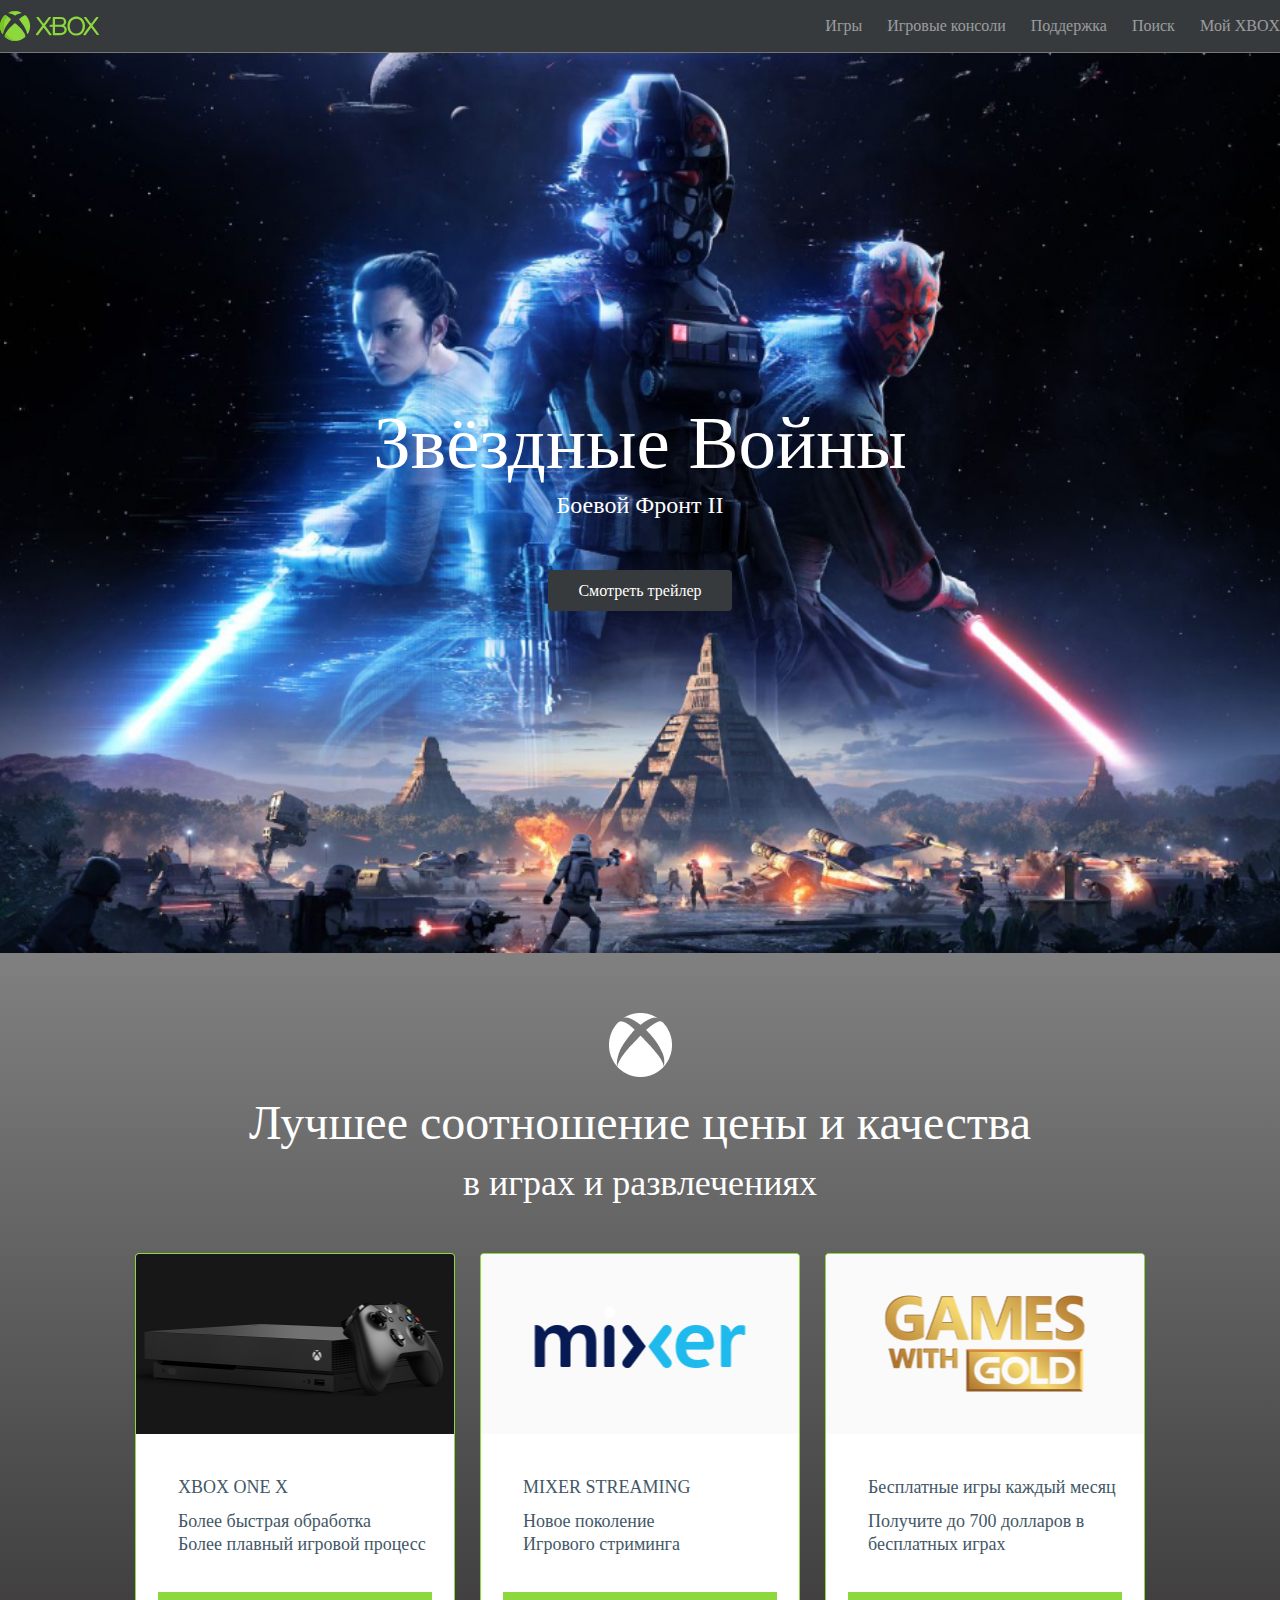
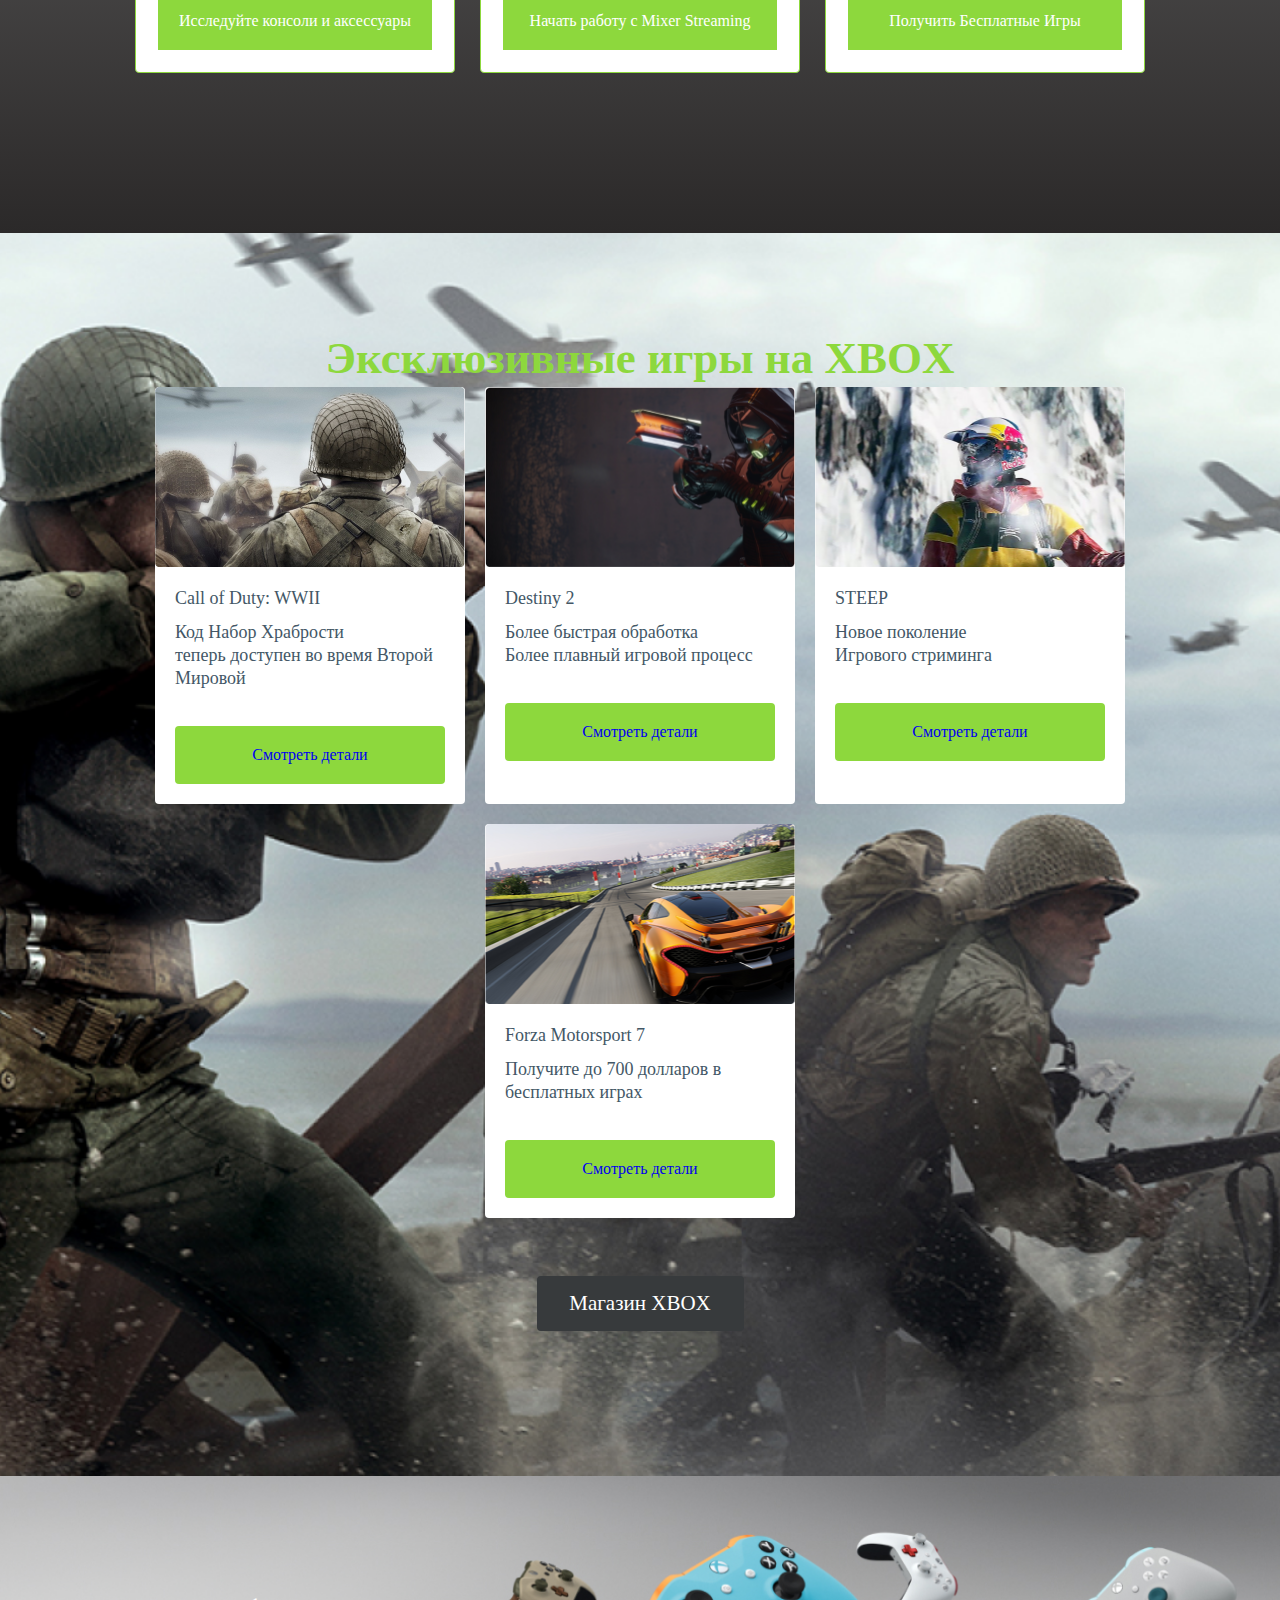
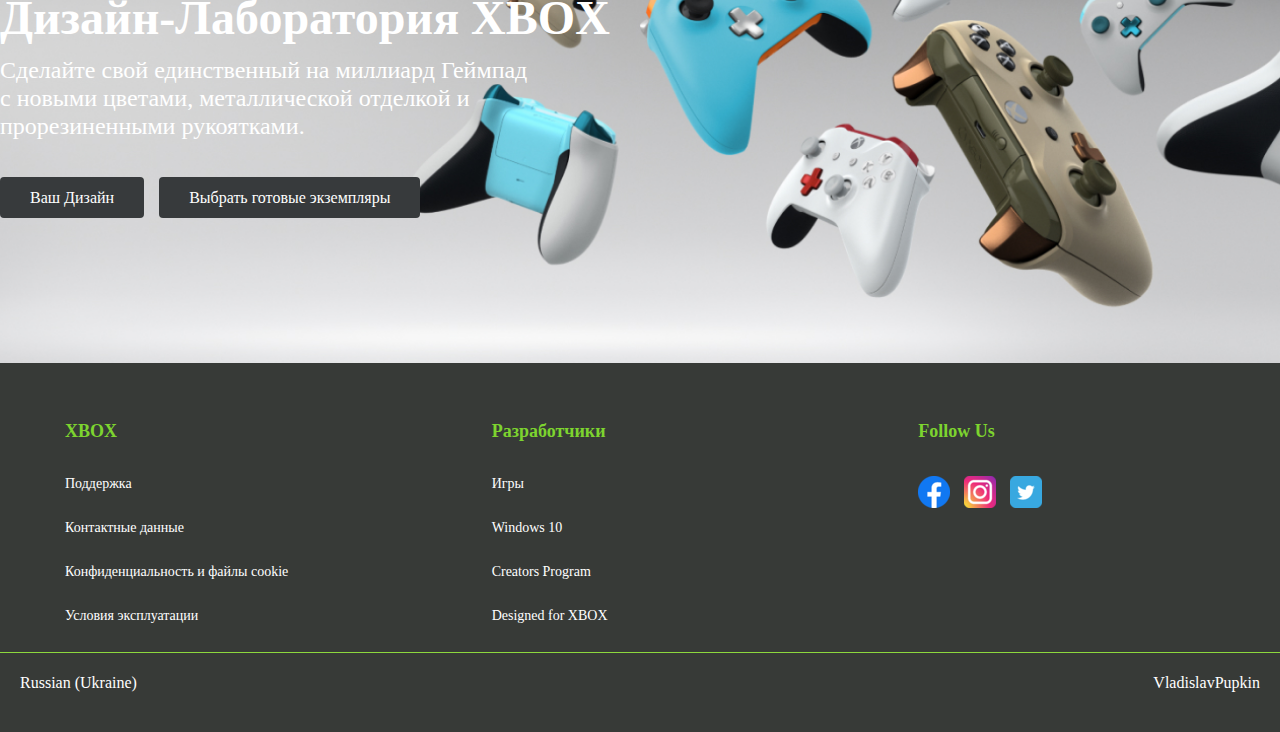
==== index.html @ d62885b1 "first commit" ====
<!DOCTYPE html>
<html lang="en">

<head>
	<meta charset="UTF-8">
	<meta http-equiv="X-UA-Compatible" content="IE=edge">
	<meta name="viewport" content="width=device-width, initial-scale=1.0">
	<title>Звёздные войны</title>
	<link rel="shortcut icon" href="images/Xbox_23503.png" type="image/x-icon">
	<link rel="stylesheet" href="css/style.css">
</head>

<body>
	<header class="header">
		<div class="container container-header">
			<img class="xbox-logo" src="images/xbox.svg" alt="Logo">
			<div class="menu-icon"></div>
			<nav class="menu">
				<a class="menu-link" href="index.html"> Игры </a>
				<a class="menu-link" href="duty.html"> Игровые консоли </a>
				<a class="menu-link" href="https://support.xbox.com/ru-RU/"> Поддержка</a>
				<a class="menu-link" href="#"> Поиск </a>
				<a class="menu-link"
					href="https://login.live.com/login.srf?wa=wsignin1.0&rpsnv=13&rver=7.3.6963.0&wp=MBI_SSL&wreply=https:%2f%2faccount.xbox.com%2fru-RU%2fProfile%3fxr%3dshellnav%26csrf%3dmMGhfSKg7mQA1vC3X8hVSTYTUFLYNzi2rXSpqePFH6a2h45gqbQDueI-yqaMvDWbUNeAbJLx93eN8WTJ8CMMDf9gZnI1&lc=1049&id=292543&nopa=2&aadredir=1">
					Mой XBOX </a>
			</nav>
		</div>
	</header>
	<main>
		<section class="home">
			<div class="container home-container">
				<h1 class="hometittle">Звёздные Войны</h1>
				<p class="hometext">Боевой Фронт II</p>
				<a class="link" href="https://www.youtube.com/watch?v=_q51LZ2HpbE" target="_blank">Смотреть трейлер</a>
			</div>
		</section>

		<section class="games">
			<div class="container">
				<img class="games-logo" src="images/Shape.png" alt="logo">
				<h2 class="games-title">
					Лучшее соотношение цены и качества
					<span class="games-subtitle">в играх и развлечениях</span>
				</h2>
				<div class="games-content">
					<div class="games-card">
						<div class="card-image card-image-1">
						</div>
						<div class="card-body">
							<h3 class="card-tittle">XBOX ONE X</h3>
							<p class="card-text">Более быстрая обработка<br>
								Более плавный игровой процесс</p>
							<a class="card-button" href="https://www.xbox.com/ru-RU/consoles/xbox-one-x" target="_blank">Исследуйте
								консоли и аксессуары</a>
						</div>

					</div>

					<div class="games-card">
						<div class="card-image card-image-2">
						</div>
						<div class="card-body">
							<h3 class="card-tittle">MIXER STREAMING</h3>
							<p class="card-text">Новое поколение<br>
								Игрового стриминга
							</p>
							<a class="card-button" href="http://mixer.com/" target="_blank">Начать работу с Mixer Streaming </a>
						</div>

					</div>

					<div class="games-card">
						<div class="card-image card-image-3">
						</div>
						<div class="card-body">
							<h3 class="card-tittle">Бесплатные игры каждый месяц</h3>
							<p class="card-text">Получите до 700 долларов в<br>
								бесплатных играх</p>
							<a class="card-button" href="https://www.xbox.com/ru-ru/live/gold?xr=shellnav" target="_blank">Получить
								Бесплатные Игры</a>
						</div>

					</div>
				</div>
			</div>
			</div>
		</section>
		<section class="exclusive">
			<div class="xbox-heading">
				<h2 class="xbox-tittle">
					Эксклюзивные игры на XBOX
				</h2>
			</div>
			<div class="xbox-content">
				<div class="xbox-card">
					<div class="card-image exclusive-image-1"></div>
					<h3 class="card-tittle">Call of Duty: WWII</h3>
					<p class="card-text">Код Набор Храбрости
						<br>
						теперь доступен во время Второй Мировой
					</p>
					<a class="card-link" href="https://www.xbox.com/en-US/games/store/call-of-duty-wwii/BV0NSD4NN4V4"
						target="_blank">Смотреть детали</a>
				</div>

				<div class="xbox-card">
					<div class="card-image exclusive-image-2"></div>
					<h3 class="card-tittle">Destiny 2</h3>
					<p class="card-text">Более быстрая обработка<br>
						Более плавный игровой процесс
					</p>
					<a class="card-link" href="https://www.xbox.com/en-US/games/store/destiny-2/BPQ955FQFPH6"
						target="_blank">Смотреть детали</a>
				</div>

				<div class="xbox-card">
					<div class="card-image exclusive-image-3"></div>
					<h3 class="card-tittle">STEEP</h3>
					<p class="card-text">Новое поколение <br>
						Игрового стриминга
					</p>
					<a class="card-link" href="https://www.xbox.com/en-US/games/store/steep/C350VBGGCL6P" target="_blank">Смотреть
						детали</a>
				</div>

				<div class="xbox-card">
					<div class="card-image exclusive-image-4"></div>
					<h3 class="card-tittle">Forza Motorsport 7</h3>
					<p class="card-text"> Получите до 700 долларов в<br>
						бесплатных играх
					</p>
					<a class="card-link"
						href="https://www.xbox.com/en-US/games/store/forza-motorsport-7-standard-edition/9N3NK5WW05HT"
						target="_blank">Смотреть детали</a>
				</div>
			</div>
			<a class="exclusive-link" href="https://www.xbox.com/ru-RU/microsoft-store" target="_blank">Магазин XBOX</a>

		</section>


		<section class="pads">

			<div class="container">
				<div class="pads-content">
					<h2 class="pads-tittle">Дизайн-Лаборатория XBOX</h2>
					<p class="pads-text">Сделайте свой единственный на миллиард Геймпад с новыми цветами, металлической отделкой и
						прорезиненными рукоятками.</p>

					<div class="pads-block">
						<a class="pads-button"
							href="https://xboxdesignlab.xbox.com/en-us/configure/xbox-wireless-controller-redfall-limited-edition"
							target="_blank">Ваш Дизайн</a>
						<a class="pads-button" href="https://www.xbox.com/ru-RU/consoles?xr=shellnav" target="_blank">Выбрать
							готовые экземпляры</a>
					</div>
				</div>
		</section>
	</main>


	<footer class="footer">

		<div class="container">

			<div class="footer-content">

				<div class="footer-block">
					<h4 class="footer-title">XBOX</h4>
					<a class="footer-link" href="https://support.xbox.com/ru-RU/" target="_blank">Поддержка</a>
					<a class="footer-link" href="#" target="_blank">Контактные данные</a>
					<a class="footer-link" href="#" target="_blank">Конфиденциальность и файлы cookie</a>
					<a class="footer-link" href="#" target="_blank">Условия эксплуатации</a>
				</div>

				<div class="footer-block">
					<h4 class="footer-title">Разработчики</h4>
					<a class="footer-link" href="https://www.xbox.com/ru-RU/publish?xr=shellnav" target="_blank">Игры</a>
					<a class="footer-link" href="https://developer.microsoft.com/en-us/windows/?xr=shellnav"
						target="_blank">Windows 10</a>
					<a class="footer-link" href="#" target="_blank">Creators Program</a>
					<a class="footer-link" href="#" target="_blank">Designed for XBOX</a>
				</div>

				<div class="footer-block">
					<h4 class="footer-title">Follow Us</h4>
					<a class="footer-social" href="https://www.facebook.com/xbox"> <img src="images/facebook_logo_icon_147291.png"
							alt=""></a>
					<a class="footer-social" href="https://clipchamp.com/watch/BcEK42K59ly"> <img
							src="images/iconfinder-social-media-applications-3instagram-4102579_113804.png" alt=""></a>
					<a class="footer-social"
						href="https://twitter.com/Xbox?ref_src=twsrc%5Egoogle%7Ctwcamp%5Eserp%7Ctwgr%5Eauthor"> <img
							src="images/1491579583-yumminkysocialmedia02_83111 (1).png" alt=""></a>

				</div>

			</div>

			<div class="footer-button">
				<p class="footer-text">Russian (Ukraine)</p>
				<p class="footer-text">VladislavPupkin </p>
			</div>

		</div>

		</div>

		</div>
	</footer>

	<script src="js/script.js"></script>
</body>

</html>
---- css/style.css ----
* {
	margin: 0;
	padding: 0;
	box-sizing: border-box;
}

.header {
	background: #373a3c;
	padding: 11px 0;
	border-bottom: 1px solid #777777;
}
.container-header {
	display: flex;
	align-items: center;
}
.menu {
	flex: 1 1 auto;
	display: flex;
	justify-content: flex-end;
}
.menu-link {
	font-size: 16px;
	line-height: 16px;
	color: rgba(255, 255, 255, 0.5);
	text-decoration: none;
	margin: 0 0 0 25px;
	transition: all 0.5s ease 0s;
}
.menu-link:hover {
	color: #ffffff;
	text-shadow: 0 0 6px #ffffff;
}
.xbox-logo {
	height: 30px;
}

.home-duty {
	background: url(../images/CoD-WWII.jpg) no-repeat center/cover;
}
.duty-container {
	display: flex;
	flex-direction: column;
	align-items: center;
	justify-content: flex-end;
	height: 100vh;
}
.duty-content {
	min-width: 330px;
	margin: auto 0 auto auto;
}
.duty-title {
	font-weight: 400;
	font-size: 36px;
	color: #ffffff;
}
.duty-text {
	font-size: 14px;
	line-height: 30px;
	color: #ffffff;
	margin: 0 0 100px 0;
}
.duty-box {
	display: flex;
	gap: 10px;
}
.duty-button {
	background: #8dd83d;
	border-radius: 4px;
	font-size: 16px;
	line-height: 21px;
	color: #ffffff;
	padding: 10px 30px;
	text-decoration: none;
	transition: all 0.7s ease 0s;
}
.duty-button:hover {
	background: #03d31b;
	box-shadow: 0 0 15px 0 #03d31b;
}

.container {
	max-width: 1500px;
	margin: 0 auto;
}
.home-container {
	display: flex;
	flex-direction: column;
	align-items: center;
	justify-content: center;
	height: 100vh;
}
.home {
	background: url(../images/Star-Wars-Battlefront-II-combat.jpg) no-repeat
		center / cover;
}
.hometittle {
	font-family: "Source Sans Pro";
	font-style: normal;
	font-weight: 400;
	font-size: 75px;
	line-height: 94px;
	color: #ffffff;
}
.hometext {
	font-family: "Source Sans Pro";
	font-style: normal;
	font-weight: 400;
	font-size: 24px;
	line-height: 30px;
	color: #ffffff;
	margin: 0 0 50px 0;
}

.pads {
	padding: 114px 0 145px 0;
	background: url(../images/rectangle.jpg) no-repeat center / cover;
}

.pads-tittle {
	font-size: 48px;
	line-height: 56px;
	color: #ffffff;
	margin-bottom: 10px;
}
.pads-text {
	font-size: 24px;
	line-height: 28px;
	color: #ffffff;
	margin-bottom: 37px;
	max-width: 530px;
}
.pads-block {
	display: flex;
	align-items: center;
	gap: 15px;
}
.pads-button {
	background: #373a3c;
	border-radius: 4px;
	font-family: "Source Sans Pro";
	font-style: normal;
	font-weight: 400;
	font-size: 16px;
	line-height: 21px;
	color: #ffffff;
	padding: 10px 30px;
	text-decoration: none;
	transition: all 0.7s ease 0s;
}
.pads-button:hover {
	background: #8dd83d;
	box-shadow: 0 0 10px 0 #8dd83d;
	/*При наведении курсора на кнопку,кнопка изменит цвет!*/
}
.link {
	background: #373a3c;
	border-radius: 4px;
	font-family: "Source Sans Pro";
	font-style: normal;
	font-weight: 400;
	font-size: 16px;
	line-height: 21px;
	color: #ffffff;
	padding: 10px 30px;
	text-decoration: none;
	transition: all 0.7s ease 0s;
}

.link:hover {
	background: #8dd83d;
	box-shadow: 0 0 10px 0 #8dd83d;
	/*Когда команда box-shadow: ; задействована,кнопка будет подсвечиваться с разных сторон!
	/*При наведении курсора на кнопку,кнопка изменит цвет!*/
}

.games {
	padding: 60px 0 160px 0;
	background: linear-gradient(gray, rgb(43, 41, 41));
}
.games-logo {
	display: block;
	margin: 0 auto;
}
.games-title {
	text-align: center;
	font-family: "Source Sans Pro";
	font-style: normal;
	font-weight: 400;
	font-size: 48px;
	line-height: 60px;
	color: #ffffff;
	margin: 16px 0 40px 0;
}
.games-subtitle {
	display: block;
	font-size: 36px;
	line-height: 60px;
	color: #ffffff;
}
.games-card {
	flex: 0 0 320px;
	max-width: 320px;
	background-color: #ffffff;
	border-radius: 4px;
	border: 1px solid #8dd83d;
	overflow: hidden;
}
.card-button {
	display: block;
	padding: 20px;
	text-align: center;
	text-decoration: none;
	background: #8dd83d;
	color: #ffffff;
}

.xbox-card {
	flex: 0 0 310px;
	background: #ffffff;
	border-radius: 4px;
}
.games-content {
	display: flex;
	justify-content: center;
	gap: 25px;
	flex-wrap: wrap;
}
.card-image {
	height: 180px;
	margin: 0 0 20px 0;
}
.card-image-1 {
	background: url(../images/card-1.png) no-repeat center / cover;
}
.card-image-2 {
	background: url(../images/card-image-02.jpg) no-repeat center / cover;
}
.card-image-3 {
	background: url(../images/card-image-03.jpg) no-repeat center / cover;
}
.card-body {
	padding: 22px;
}
.card-tittle {
	font-weight: 400;
	font-size: 18px;
	line-height: 23px;
	color: #435766;
	margin: 0 0 11px 0;
	padding: 0 0 0 20px;
}
.card-text {
	font-weight: 400;
	font-size: 24px;
	line-height: 30px;
	color: #435766;
	margin: 0 0 36px 0;
	padding: 0 0 0 20px;
}

.xbox-content {
	display: flex;
	justify-content: center;
	gap: 20px;
	flex-wrap: wrap;
}
.exclusive {
	padding: 97px 0 145px 0;
	background: url(../images/first.png) no-repeat center / cover;
}
.exclusive-image-1 {
	background: url(../images/img-1.png) no-repeat center / cover;
}
.exclusive-image-2 {
	background: url(../images/img-2.png) no-repeat center / cover;
}
.exclusive-image-3 {
	background: url(../images/img-3.png) no-repeat center / cover;
}
.exclusive-image-4 {
	background: url(../images/img-4.png) no-repeat center / cover;
}
.exclusive-link {
	display: flex;
	align-items: center;
	justify-content: center;
	margin: 58px auto 0 auto;
	width: 207px;
	height: 55px;
	font-size: 21px;
	line-height: 21px;
	color: #ffffff;
	text-decoration: none;
	border-radius: 4px;
	background: #373a3c;
	transition: all 0.5s ease 0s;
}
.exclusive-link:hover {
	background: #8dd83d;
}
.xbox-tittle {
	font-family: "Source Sans Pro";
	font-style: normal;
	font-weight: 700;
	font-size: 45px;
	line-height: 57px;
	text-align: center;
	color: #8dd83d;
}
.card-tittle {
	font-family: "Source Sans Pro";
	font-style: normal;
	font-weight: 400;
	font-size: 18px;
	line-height: 23px;
	color: #435766;
}
.card-text {
	font-family: "Source Sans Pro";
	font-style: normal;
	font-weight: 400;
	font-size: 18px;
	line-height: 23px;
	color: #435766;
}
.card-link {
	display: block;
	text-decoration: none;
	background: #8dd83d;
	border-radius: 4px;
	margin: 0 20px 20px 20px;
	text-align: center;
	padding: 20px;
}

.footer {
	padding: 58px 0 0 0;
	background: #373a37;
}
.footer-content {
	display: flex;
}
.footer-block {
	flex: 0 0 33.333%;
	padding: 0 0 0 65px;
}
.footer-title {
	margin: 0 0 34px 0;
	font-size: 18px;
	line-height: 21px;
	color: #7dd42f;
}
.footer-link {
	display: block;
	margin: 0 0 28px 0;
	font-size: 14px;
	line-height: 16px;
	color: #ffffff;
	text-decoration: none;
}
.footer-social {
	display: inline-block;
	margin: 0 10px 0 0;
}
.footer-button {
	display: flex;
	justify-content: space-between;
	padding: 20px 0 40px 0;
	border-top: 1px solid #8dd83d;
}
.footer-text {
	text-align: center;
	font-size: 16px;
	line-height: 19px;
	color: #ffffff;
	padding: 0 20px;
}

.menu-icon {
	flex: 0 0 35px;
	width: 35px;
	height: 35px;
	background: url(../images/menu-01.svg) no-repeat center / cover;
	position: relative;
	z-index: 11;
	display: none;
}
@media (max-width: 600px) {
	.menu-icon {
		display: block;
	}
	.menu {
		position: fixed;
		top: -100%;
		left: 0;
		width: 100%;
		height: 100%;
		background: green;
		flex-direction: column;
		align-items: center;
		justify-content: center;
		gap: 40px;
		transition: all 0.5s ease 0s;
	}
	.menu-link {
		margin: 0;
		font-size: 40px;
	}
	.menu.active {
		top: 0;
	}
}
.screens {
	margin: 85px 0 0 0;
}
.screens-content {
	display: flex;
	justify-content: center;
	gap: 50px;
	margin: 0 0 85px 0;
}
.screens-title {
	flex: 0 0 50%;
	font-weight: 400;
	font-size: 36px;
	line-height: 45px;
	color: #435766;

	.screens-image {
		flex: 0 0 50%;
	}
}
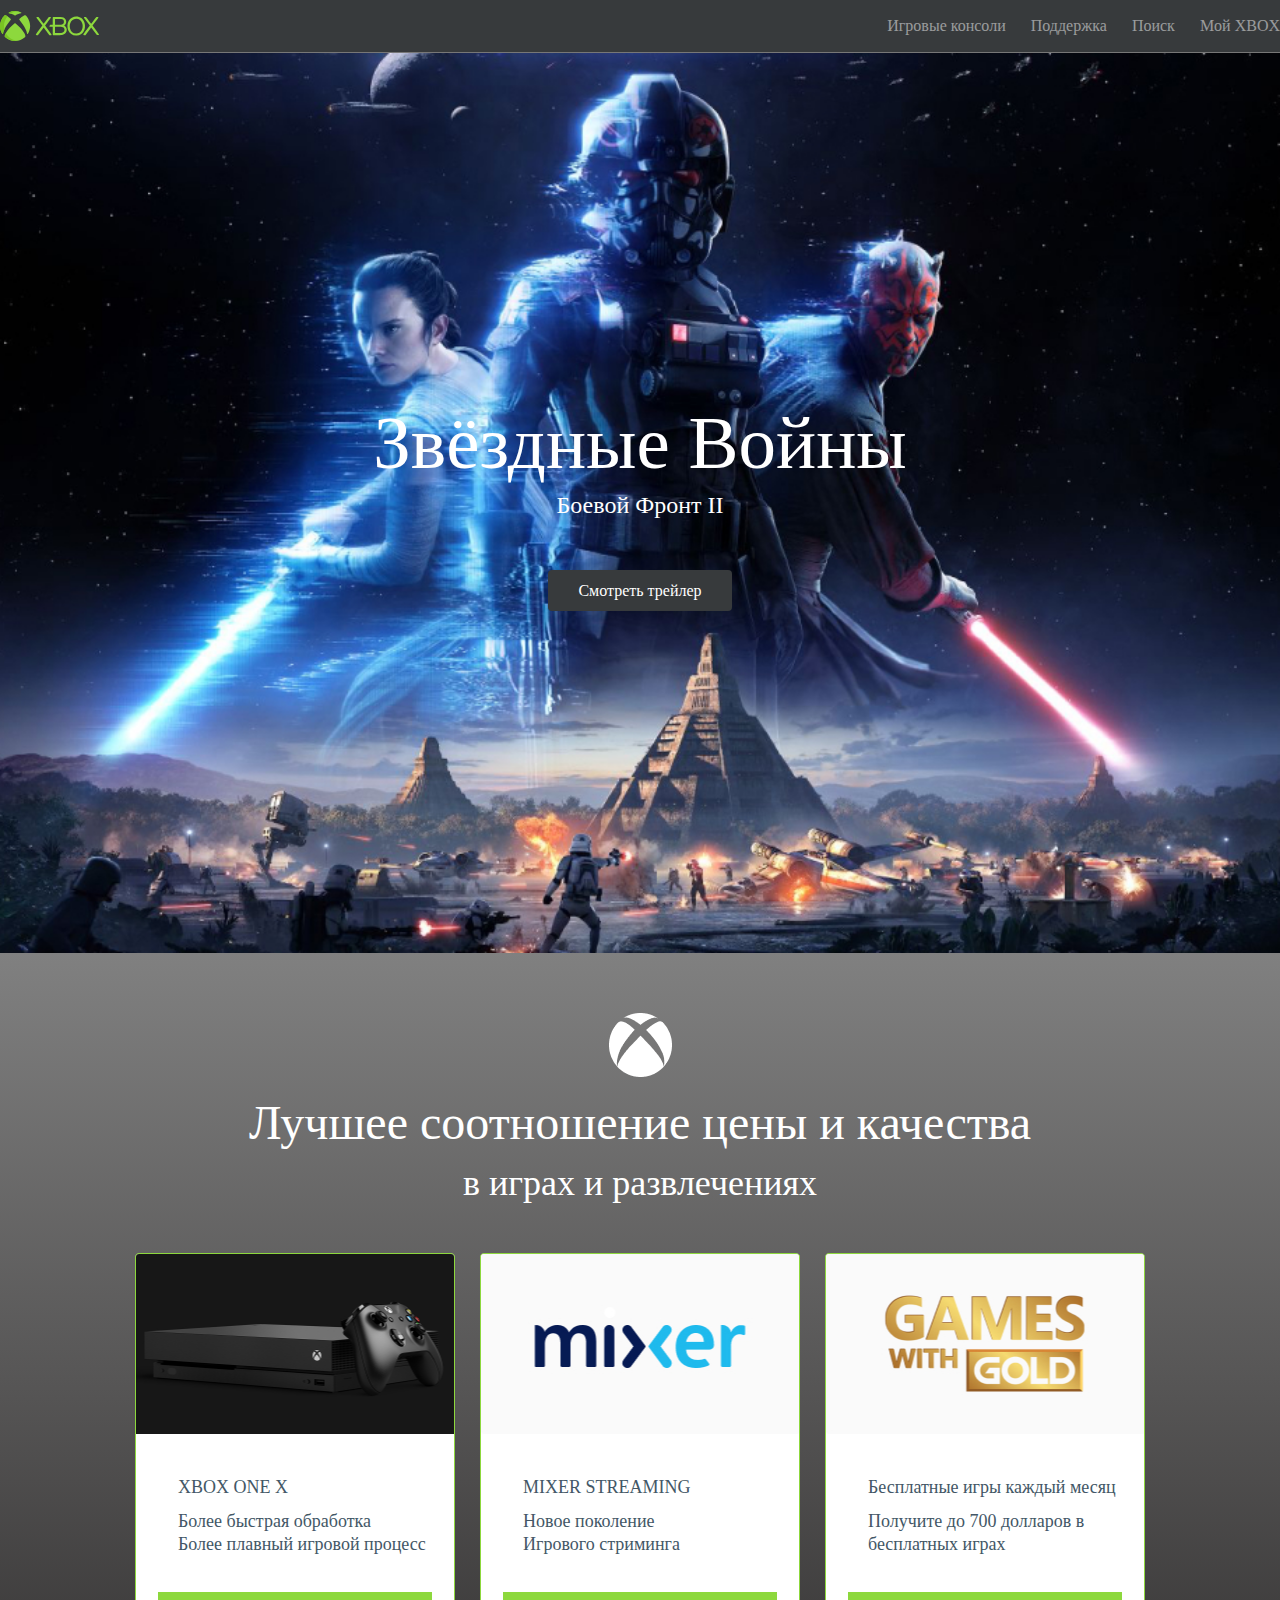
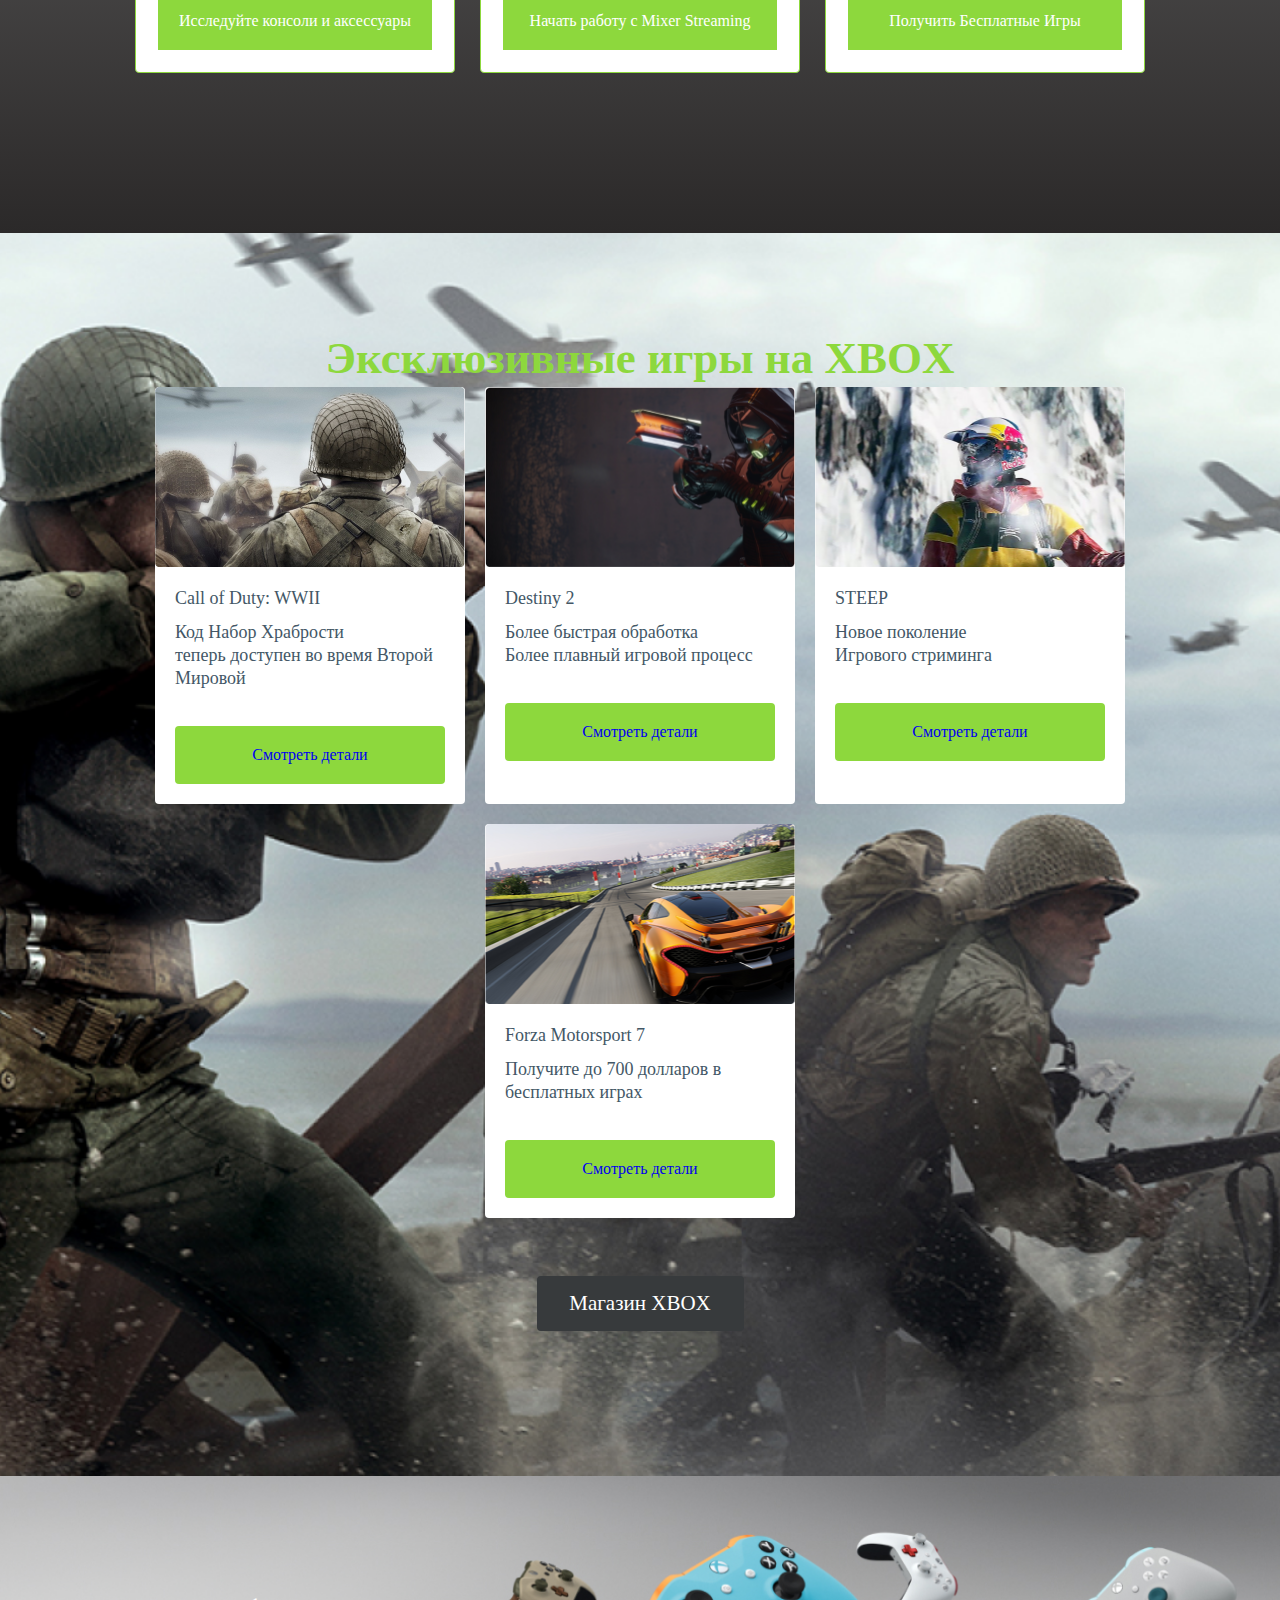
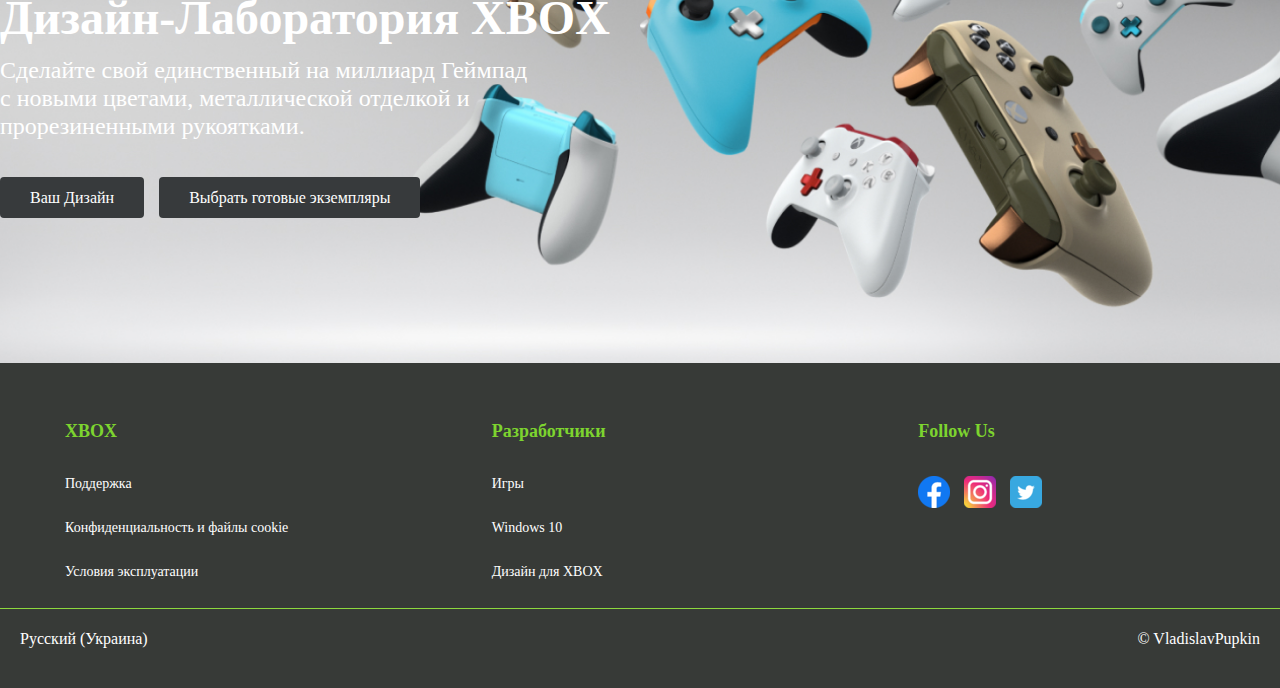
==== commit 38f57307: "Готовый сайт" ====
--- a/index.html
+++ b/index.html
@@ -16,7 +16,6 @@
 			<img class="xbox-logo" src="images/xbox.svg" alt="Logo">
 			<div class="menu-icon"></div>
 			<nav class="menu">
-				<a class="menu-link" href="index.html"> Игры </a>
 				<a class="menu-link" href="duty.html"> Игровые консоли </a>
 				<a class="menu-link" href="https://support.xbox.com/ru-RU/"> Поддержка</a>
 				<a class="menu-link" href="#"> Поиск </a>
@@ -151,7 +150,8 @@
 						<a class="pads-button"
 							href="https://xboxdesignlab.xbox.com/en-us/configure/xbox-wireless-controller-redfall-limited-edition"
 							target="_blank">Ваш Дизайн</a>
-						<a class="pads-button" href="https://www.xbox.com/ru-RU/consoles?xr=shellnav" target="_blank">Выбрать
+						<a class="pads-button" href="https://www.xbox.com/ru-RU/accessories?xr=shellnav#controllers"
+							target="_blank">Выбрать
 							готовые экземпляры</a>
 					</div>
 				</div>
@@ -168,37 +168,37 @@
 				<div class="footer-block">
 					<h4 class="footer-title">XBOX</h4>
 					<a class="footer-link" href="https://support.xbox.com/ru-RU/" target="_blank">Поддержка</a>
-					<a class="footer-link" href="#" target="_blank">Контактные данные</a>
-					<a class="footer-link" href="#" target="_blank">Конфиденциальность и файлы cookie</a>
-					<a class="footer-link" href="#" target="_blank">Условия эксплуатации</a>
+					<a class="footer-link"
+						href="https://support.microsoft.com/ru-ru/topic/описание-файлов-cookie-ad01aa7e-66c9-8ab2-7898-6652c100999d"
+						target="_blank">Конфиденциальность и файлы cookie</a>
+					<a class="footer-link" href="https://support.xbox.com/ru-RU/help/games-apps/browse" target="_blank">Условия
+						эксплуатации</a>
 				</div>
 
 				<div class="footer-block">
 					<h4 class="footer-title">Разработчики</h4>
 					<a class="footer-link" href="https://www.xbox.com/ru-RU/publish?xr=shellnav" target="_blank">Игры</a>
-					<a class="footer-link" href="https://developer.microsoft.com/en-us/windows/?xr=shellnav"
+					<a class="footer-link" href="https://developer.microsoft.com/ru-ru/windows/?xr=shellnav"
 						target="_blank">Windows 10</a>
-					<a class="footer-link" href="#" target="_blank">Creators Program</a>
-					<a class="footer-link" href="#" target="_blank">Designed for XBOX</a>
+					<a class="footer-link" href="https://www.xbox.com/en-US/designed-for-xbox" target="_blank">Дизайн для XBOX</a>
 				</div>
 
 				<div class="footer-block">
 					<h4 class="footer-title">Follow Us</h4>
-					<a class="footer-social" href="https://www.facebook.com/xbox"> <img src="images/facebook_logo_icon_147291.png"
-							alt=""></a>
-					<a class="footer-social" href="https://clipchamp.com/watch/BcEK42K59ly"> <img
-							src="images/iconfinder-social-media-applications-3instagram-4102579_113804.png" alt=""></a>
-					<a class="footer-social"
-						href="https://twitter.com/Xbox?ref_src=twsrc%5Egoogle%7Ctwcamp%5Eserp%7Ctwgr%5Eauthor"> <img
-							src="images/1491579583-yumminkysocialmedia02_83111 (1).png" alt=""></a>
+					<a class="footer-social" href="https://www.facebook.com/xbox/?locale=ru_RU" target="_blank"> <img
+							src="images/facebook_logo_icon_147291.png" alt="Фейсбук"></a>
+					<a class="footer-social" href="https://www.instagram.com/xbox/" target="_blank"> <img
+							src="images/iconfinder-social-media-applications-3instagram-4102579_113804.png" alt="Инстаграм"></a>
+					<a class="footer-social" href="https://twitter.com/Xbox
+					" target="_blank"> <img src="images/1491579583-yumminkysocialmedia02_83111 (1).png" alt="Твиттер"></a>
 
 				</div>
 
 			</div>
 
 			<div class="footer-button">
-				<p class="footer-text">Russian (Ukraine)</p>
-				<p class="footer-text">VladislavPupkin </p>
+				<p class="footer-text">Русский (Украина)</p>
+				<p class="footer-text"> © VladislavPupkin </p>
 			</div>
 
 		</div>
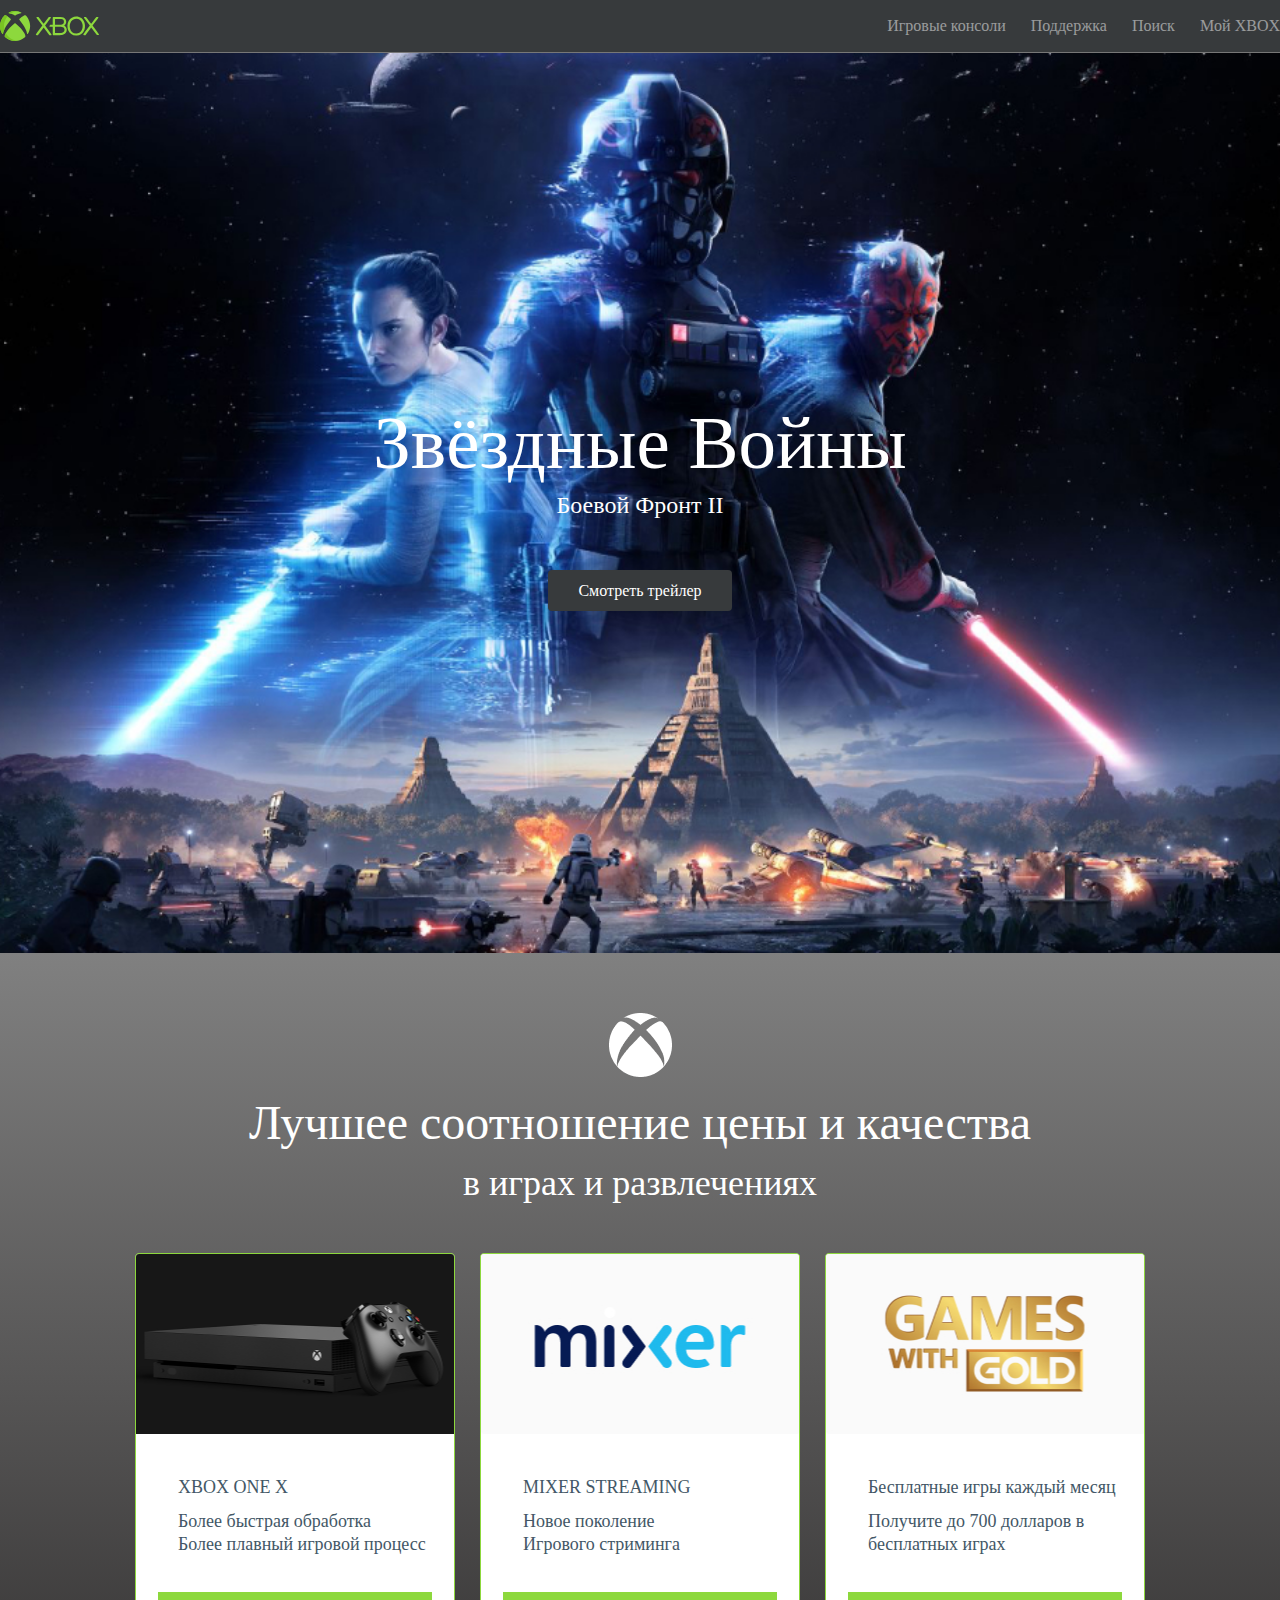
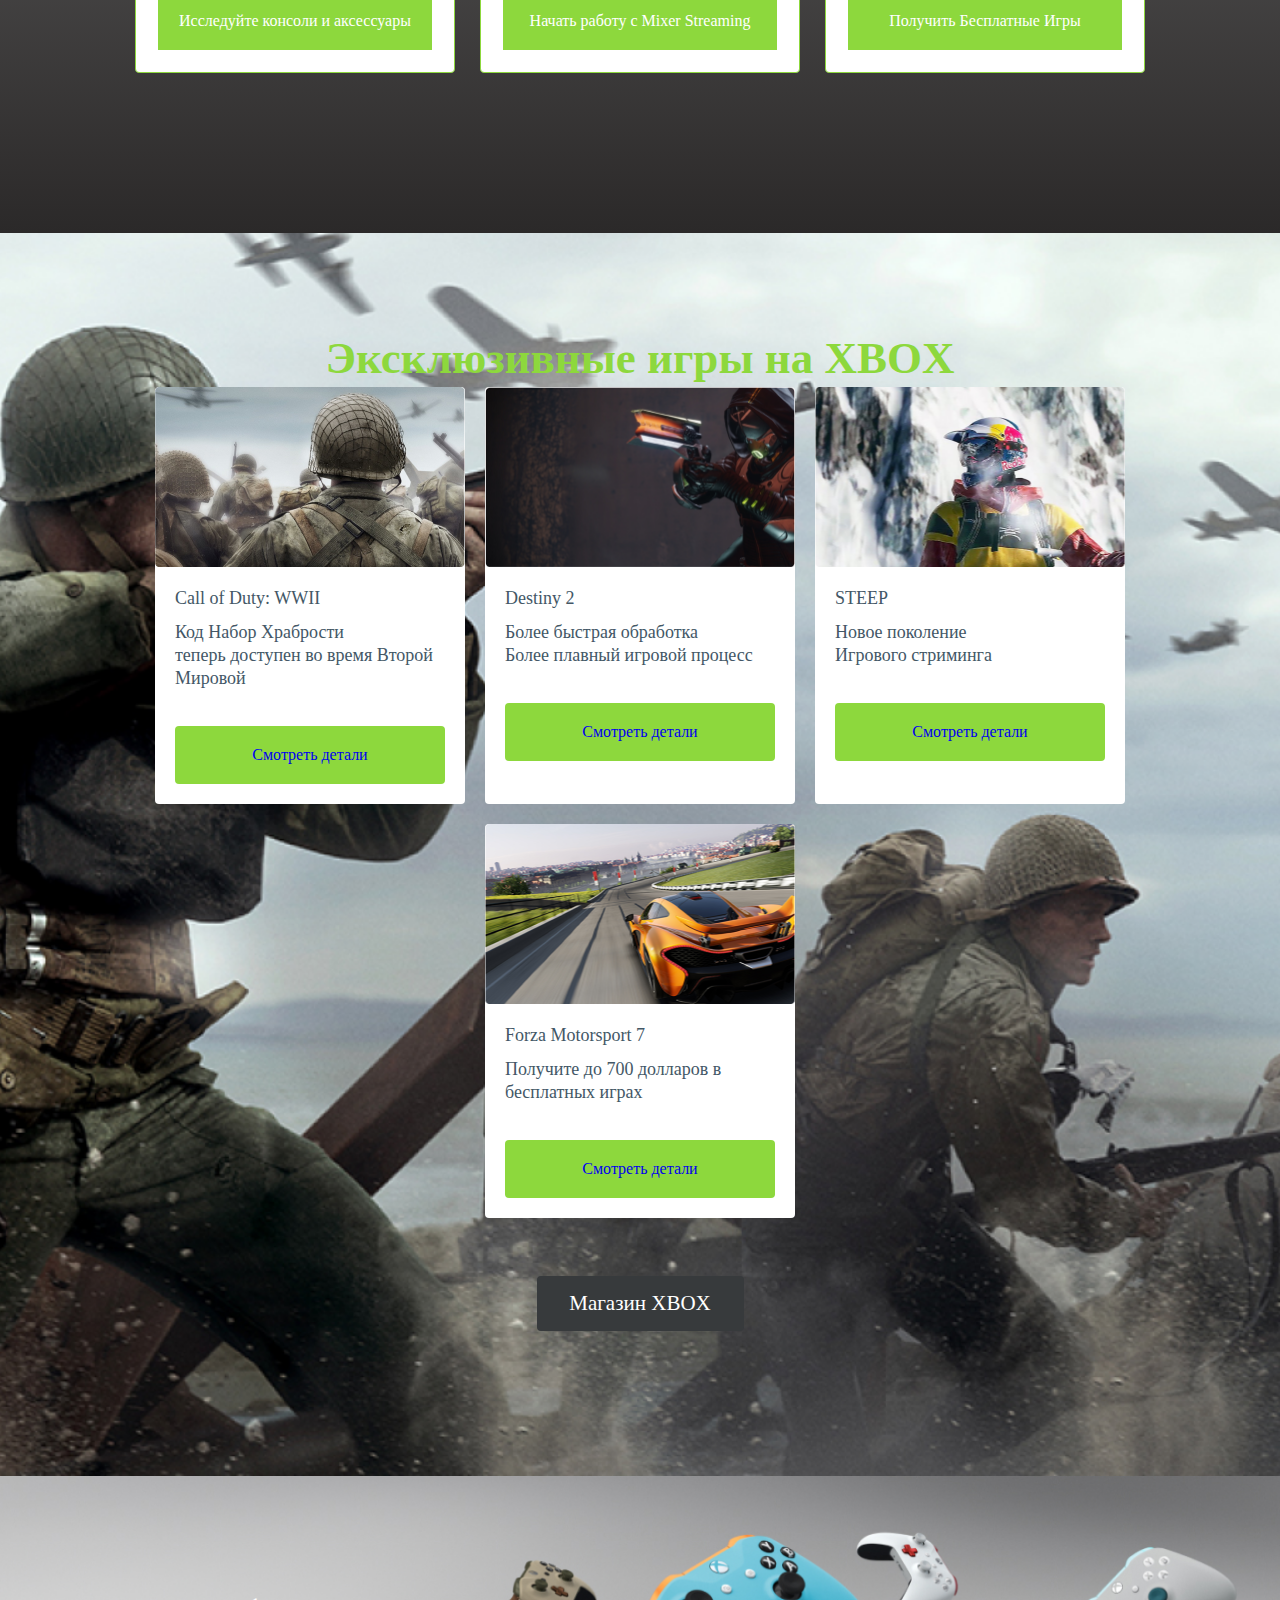
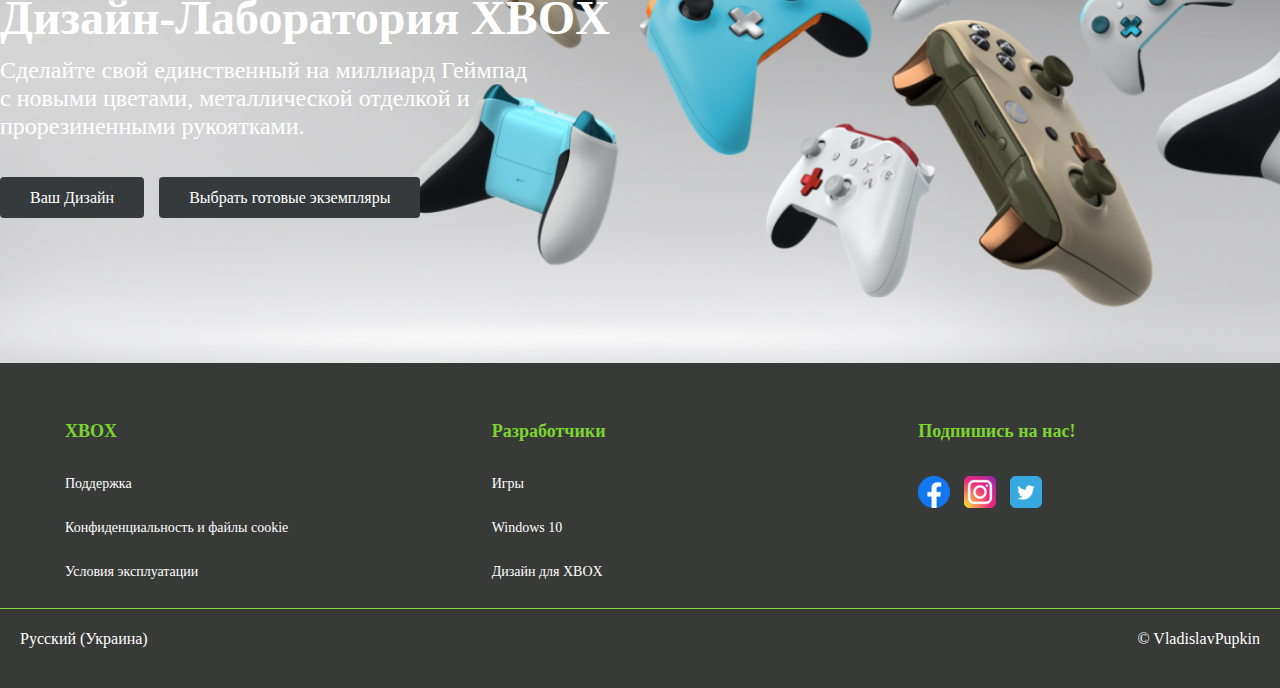
==== commit d54d574f: "first commit" ====
--- a/index.html
+++ b/index.html
@@ -184,7 +184,7 @@
 				</div>
 
 				<div class="footer-block">
-					<h4 class="footer-title">Follow Us</h4>
+					<h4 class="footer-title">Подпишись на нас!</h4>
 					<a class="footer-social" href="https://www.facebook.com/xbox/?locale=ru_RU" target="_blank"> <img
 							src="images/facebook_logo_icon_147291.png" alt="Фейсбук"></a>
 					<a class="footer-social" href="https://www.instagram.com/xbox/" target="_blank"> <img
--- a/css/style.css
+++ b/css/style.css
@@ -339,6 +339,7 @@
 }
 .footer-content {
 	display: flex;
+	flex-wrap: wrap;
 }
 .footer-block {
 	flex: 0 0 33.333%;
@@ -409,24 +410,27 @@
 	.menu.active {
 		top: 0;
 	}
-}
-.screens {
-	margin: 85px 0 0 0;
-}
-.screens-content {
-	display: flex;
-	justify-content: center;
-	gap: 50px;
-	margin: 0 0 85px 0;
-}
-.screens-title {
-	flex: 0 0 50%;
-	font-weight: 400;
-	font-size: 36px;
-	line-height: 45px;
-	color: #435766;
-
+	.screens {
+		margin: 85px 0 0 0;
+	}
+	.screens-content {
+		display: flex;
+		justify-content: center;
+		gap: 50px;
+		margin: 0 0 85px 0;
+	}
+	.screens-title {
+		flex: 0 0 50%;
+		font-weight: 400;
+		font-size: 36px;
+		line-height: 45px;
+		color: #435766;
+	}
 	.screens-image {
 		flex: 0 0 50%;
 	}
-}
+	.hometittle {
+		font-size: 50px;
+		text-align: right;
+	}
+}
